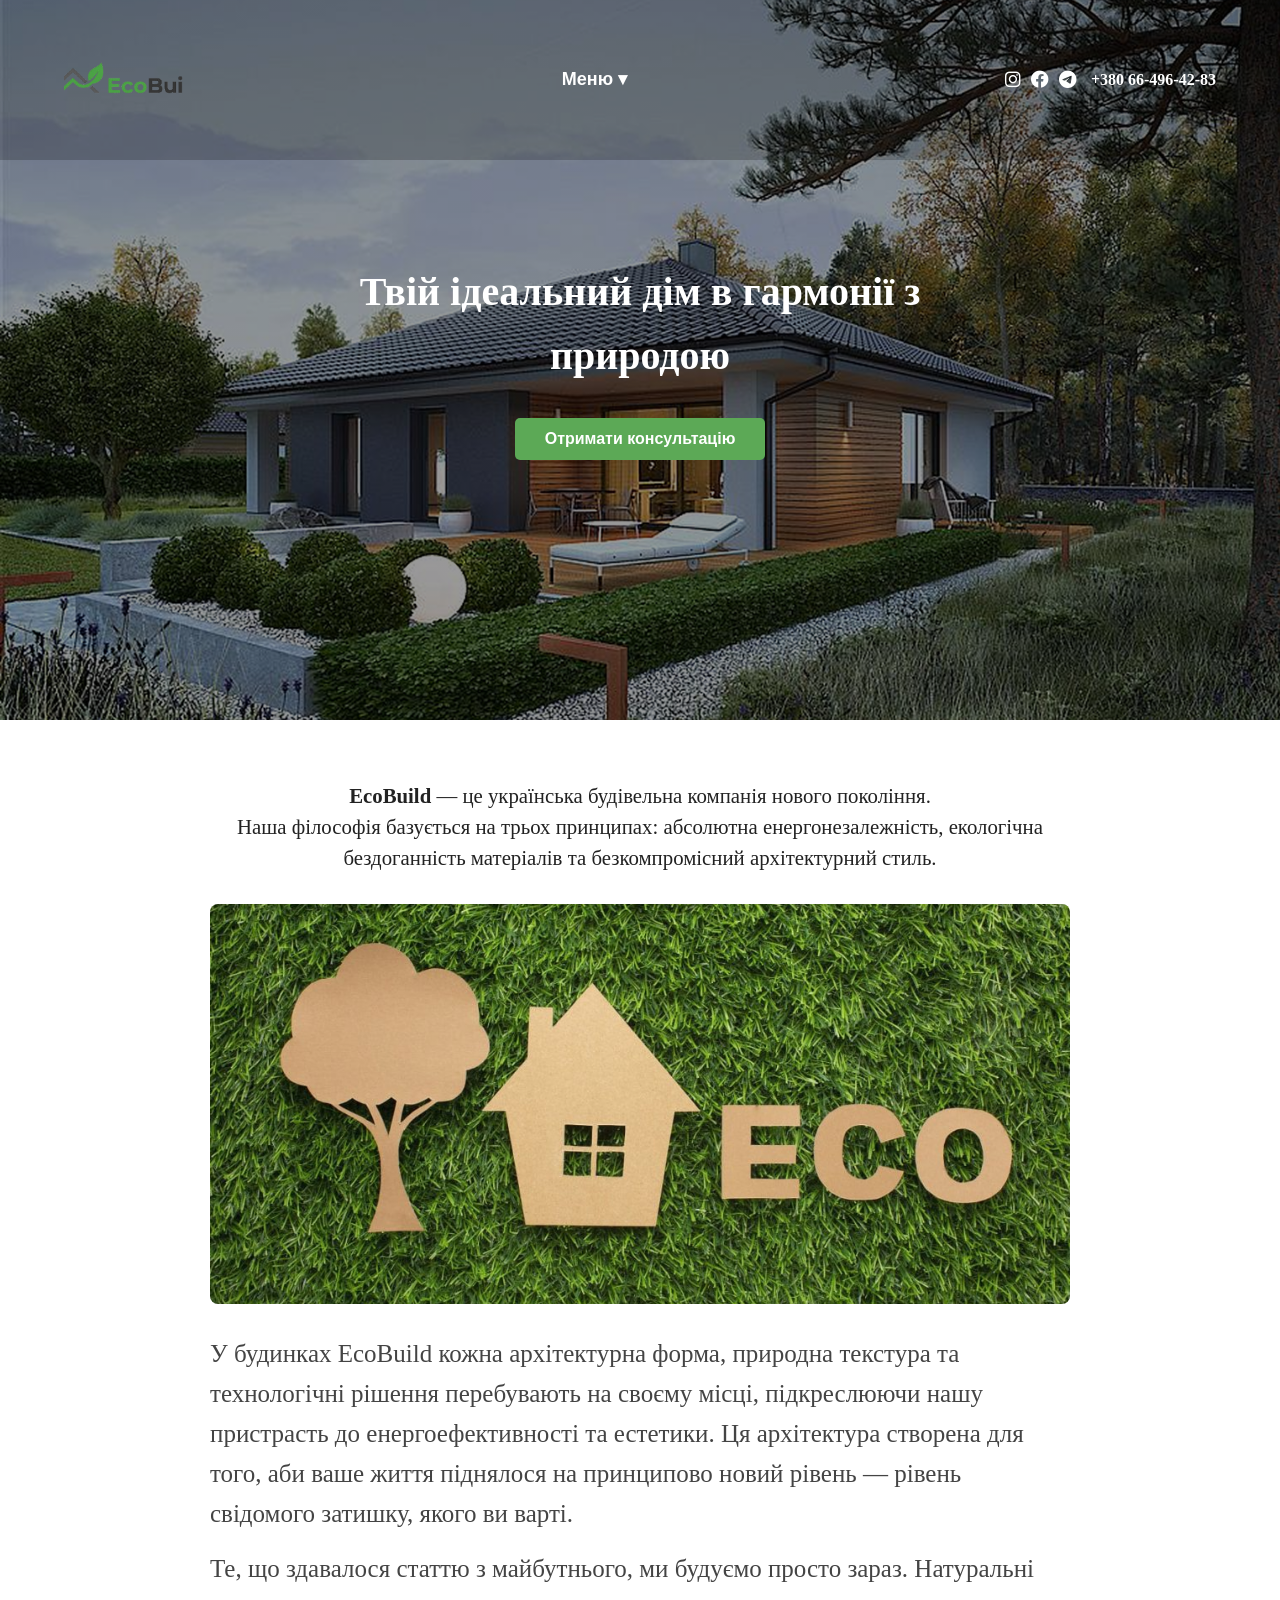
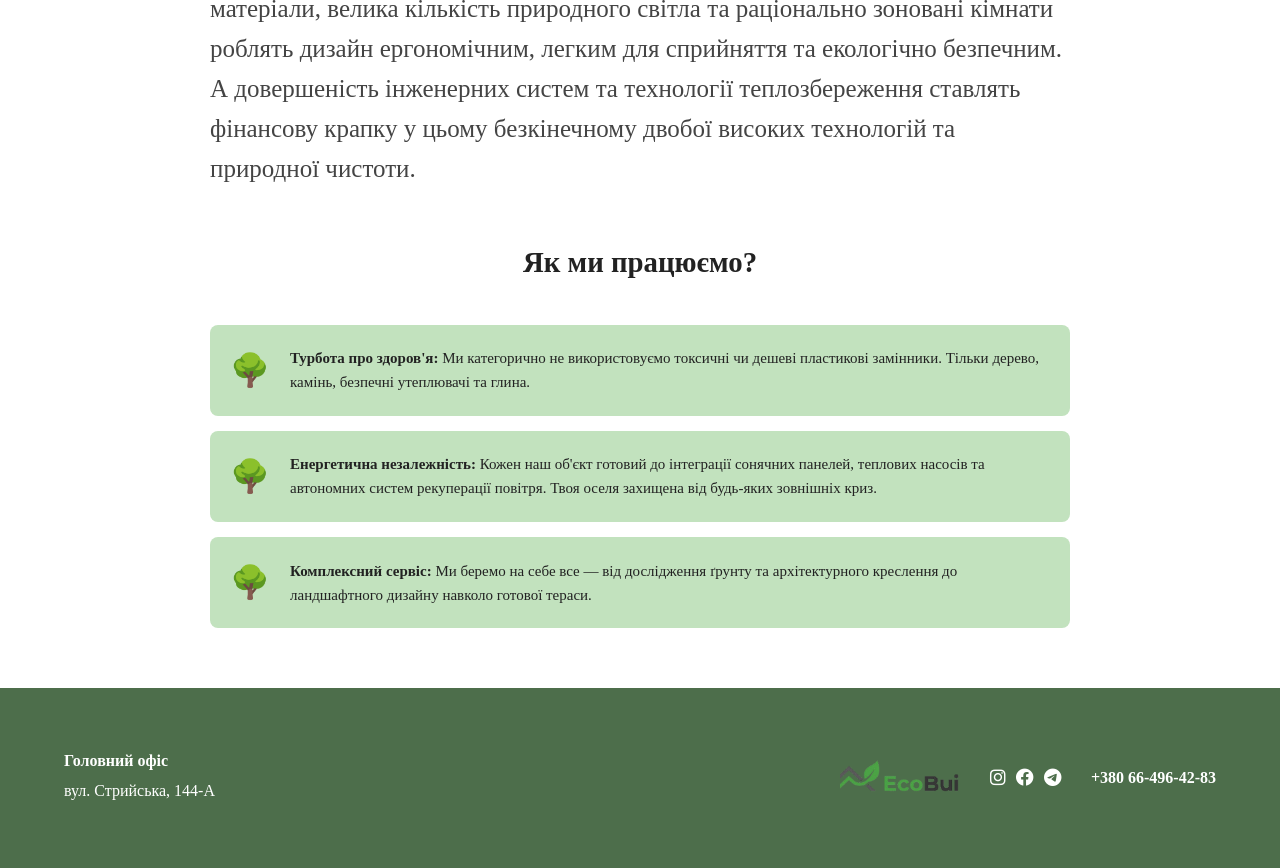
==== about.html @ b54252ba "Initial commit: додано структуру та стилі EcoBuild" ====
<!DOCTYPE html>
<html lang="uk">
<head>
    <meta charset="UTF-8">
    <meta name="viewport" content="width=device-width, initial-scale=1.0">
    <title>Про нас — EcoBuild</title>
    <link rel="stylesheet" href="style.css">
    <link rel="preconnect" href="https://fonts.googleapis.com">
    <link rel="preconnect" href="https://fonts.gstatic.com" crossorigin>
    <link href="https://fonts.googleapis.com/css2?family=Crimson+Text:ital,wght@0,400;0,600;0,700;1,400&display=swap" rel="stylesheet">

    <link rel="stylesheet" href="https://cdnjs.cloudflare.com/ajax/libs/font-awesome/6.0.0/css/all.min.css">
</head>
<body>

    <header>
        <img src="./img/лого-remove.png" alt="EcoBuild Logo" class="logo-pic">
        <div class="nav-container">
            <button class="menu-btn">Меню ▾</button>
            <div class="dropdown-menu">
                <a href="index.html">Головна</a>
                <a href="about.html">Про нас</a>
                <a href="contacts.html">Контакти</a>
            </div>
        </div>
        <div class="header-contacts">
            <div class="social-icons">
                <a href="#"><i class="fab fa-instagram"></i></a>
                <a href="#"><i class="fab fa-facebook"></i></a>
                <a href="#"><i class="fab fa-telegram"></i></a>
            </div>
            <a href="tel:+380664964283" class="phone-link">+380 66-496-42-83</a>
        </div>
    </header>

    <section class="hero">
        <h1>Твій ідеальний дім в гармонії з природою</h1>
        <button class="btn-consult">Отримати консультацію</button>
    </section>

    <main class="container about-page">
        <div class="philosophy-text">
            <p><strong>EcoBuild</strong> — це українська будівельна компанія нового покоління.</p>
            <p>Наша філософія базується на трьох принципах: абсолютна енергонезалежність, екологічна бездоганність матеріалів та безкомпромісний архітектурний стиль.</p>
        </div>

        <div class="eco-banner-img">
            <img src="./img/image 11.png" alt="">
        </div>

        <div class="detailed-description">
            <p>У будинках EcoBuild кожна архітектурна форма, природна текстура та технологічні рішення перебувають на своєму місці, підкреслюючи нашу пристрасть до енергоефективності та естетики. Ця архітектура створена для того, аби ваше життя піднялося на принципово новий рівень — рівень свідомого затишку, якого ви варті.</p>
            <p>Те, що здавалося статтю з майбутнього, ми будуємо просто зараз. Натуральні матеріали, велика кількість природного світла та раціонально зоновані кімнати роблять дизайн ергономічним, легким для сприйняття та екологічно безпечним. А довершеність інженерних систем та технології теплозбереження ставлять фінансову крапку у цьому безкінечному двобої високих технологій та природної чистоти.</p>
        </div>

        <section class="how-we-work">
            <h3 class="section-title">Як ми працюємо?</h3>
            
            <div class="work-step">
                <div class="step-icon">🌳</div>
                <div class="step-content">
                    <p><strong>Турбота про здоров'я:</strong> Ми категорично не використовуємо токсичні чи дешеві пластикові замінники. Тільки дерево, камінь, безпечні утеплювачі та глина.</p>
                </div>
            </div>

            <div class="work-step">
                <div class="step-icon">🌳</div>
                <div class="step-content">
                    <p><strong>Енергетична незалежність:</strong> Кожен наш об'єкт готовий до інтеграції сонячних панелей, теплових насосів та автономних систем рекуперації повітря. Твоя оселя захищена від будь-яких зовнішніх криз.</p>
                </div>
            </div>

            <div class="work-step">
                <div class="step-icon">🌳</div>
                <div class="step-content">
                    <p><strong>Комплексний сервіс:</strong> Ми беремо на себе все — від дослідження ґрунту та архітектурного креслення до ландшафтного дизайну навколо готової тераси.</p>
                </div>
            </div>
        </section>
    </main>

    <footer>
        <div class="footer-address">
            <p><strong>Головний офіс</strong></p>
            <p>вул. Стрийська, 144-А</p>
        </div>
        <div class="footer-right">
            <img src="./img/лого-remove.png" alt="EcoBuild Logo" class="logo-pic">
            <div class="social-icons">
                <a href="#"><i class="fab fa-instagram"></i></a>
                <a href="#"><i class="fab fa-facebook"></i></a>
                <a href="#"><i class="fab fa-telegram"></i></a>
            </div>
            <a href="tel:+380664964283" class="phone-link">+380 66-496-42-83</a>
        </div>
    </footer>
    <div id="consultation-modal" class="modal-overlay">
        <div class="modal-window">
            <button class="modal-close-btn">&times;</button>
            
            <h2 class="modal-title">Особиста <br>консультація</h2>
            <p class="modal-subtitle">Наш менеджер зателефонує Вам найближчим часом</p>
            
            <form class="modal-form">
                <div class="input-group">
                    <input type="text" id="user-name" required placeholder=" ">
                    <label for="user-name">Ім'я</label>
                </div>
                
                <div class="input-group">
                    <input type="tel" id="user-phone" required placeholder=" ">
                    <label for="user-phone">Ваш номер телефону</label>
                </div>
                
                <div class="radio-group">
                    <label class="radio-label">
                        <input type="radio" name="contact-method" value="call" checked>
                        <span class="custom-radio"></span>
                        Зателефонуйте мені
                    </label>
                    <label class="radio-label">
                        <input type="radio" name="contact-method" value="message">
                        <span class="custom-radio"></span>
                        Напишіть мені
                    </label>
                </div>
                
                <p class="privacy-notice">
                    Натискаючи кнопку, ви приймаєте політику конфіденційності та даєте згоду на обробку персональних даних
                </p>
                
                <button type="submit" class="btn-submit">Надіслати</button>
            </form>
        </div>
    </div>

    <script src="./main.js"></script>
    
</body>
</html>
---- style.css ----
/* Базові налаштування та змінні */
:root {
    --primary-green: #4d6e4b; /* Основний зелений з макету */
    --accent-green: #5ca956;  /* Яскравіший зелений для кнопок */
    --light-green: #c2e2be;   /* Світло-зелений для фону карток */
    --text-dark: #222222;     /* Колір тексту */
    --text-light: #ffffff;    /* Світлий текст */
    --bg-light: #ffffff;      /* Фон сторінки */
    --bg-gray: #f4f4f4;       /* Світло-сірі плашки */
}

* {
    margin: 0;
    padding: 0;
    box-sizing: border-box;
}

body {
    background-color: var(--bg-light);
    color: var(--text-dark);
    line-height: 1.6;
}

img {
    max-width: 100%;
    display: block;
}

a {
    text-decoration: none;
    color: inherit;
}

/* --- ШАПКА (HEADER) --- */
header {
    position: absolute;
    top: 0;
    left: 0;
    width: 100%;
    z-index: 10;
    padding: 20px 5%;
    display: flex;
    justify-content: space-between;
    align-items: center;
    background: rgba(0, 0, 0, 0.2); /* Легке затемнення поверх банера */
}

.logo {
    display: flex;
    align-items: center;
    gap: 12px; /* Відступ між фотографією та текстом */
    font-weight: bold;
    font-size: 24px;
    color: var(--text-light);
}

/* Стилі для самого фото-логотипу */
.logo-pic {
    width: 120px;         /* Ширина фото (можна налаштувати під себе) */
    height: 120px;        /* Висота фото */
    object-fit: cover;   /* Захищає фото від деформації/розтягування */
}


/* Меню навігації */
.nav-container {
    position: relative;
}

.menu-btn {
    color: var(--text-light);
    font-size: 18px;
    background: none;
    border: none;
    cursor: pointer;
    font-weight: 600;
}

/* Оновлений блок меню */
.dropdown-menu {
    display: block; /* Змінюємо на block, але керуємо видимістю через opacity */
    opacity: 0;
    visibility: hidden;
    
    position: absolute;
    top: 40px;
    left: 50%;
    transform: translateX(-50%);
    background-color: var(--primary-green);
    min-width: 200px;
    box-shadow: 0px 8px 16px rgba(0,0,0,0.2);
    padding: 15px 0;
    border-radius: 4px;
    text-align: center;
    
    /* Ефект плавного зникнення + затримка */
    transition: opacity 0.3s ease, visibility 0.3s ease;
    transition-delay: 0.4s; /* Меню триматиметься відкритим ще 0.4 секунди! */
}

/* Наведення: меню з'являється моментально БЕЗ затримки */
.nav-container:hover .dropdown-menu {
    opacity: 1;
    visibility: visible;
    transition-delay: 0s; 
}

.dropdown-menu a {
    color: var(--text-light);
    padding: 12px 16px;
    display: block;
    font-size: 18px;
    transition: background 0.3s;
}

.dropdown-menu a:hover {
    background-color: var(--accent-green);
}

/* Показувати меню при наведенні або кліку (можна реалізувати через JS чи CSS :hover) */
.nav-container:hover .dropdown-menu {
    display: block;
}

/* Контакти в шапці */
.header-contacts {
    display: flex;
    align-items: center;
    gap: 15px;
    color: var(--text-light);
}

.social-icons {
    display: flex;
    gap: 10px;
    font-size: 18px;
}

.phone-link {
    font-weight: bold;
}

/* --- ГОЛОВНИЙ БАНЕР (HERO BANNER) --- */
.hero {
    height: 80vh;
    background: linear-gradient(rgba(0,0,0,0.4), rgba(0,0,0,0.4)), url('./image\ 1.png') center/cover no-repeat;
    display: flex;
    flex-direction: column;
    justify-content: center;
    align-items: center;
    text-align: center;
    color: var(--text-light);
    padding: 0 20px;
}

.hero h1 {
    font-size: 2.5rem;
    margin-bottom: 30px;
    max-width: 600px;
    font-weight: 600;
}

.btn-consult {
    background-color: var(--accent-green);
    color: var(--text-light);
    padding: 12px 30px;
    border: none;
    border-radius: 5px;
    font-size: 16px;
    font-weight: bold;
    cursor: pointer;
    transition: background 0.3s;
}

.btn-consult:hover {
    background-color: #4b9345;
}

/* --- ПІДВАЛ (FOOTER) --- */
footer {
    background-color: var(--primary-green);
    color: var(--text-light);
    padding: 30px 5%;
    display: flex;
    justify-content: space-between;
    align-items: center;
    flex-wrap: wrap;
    gap: 20px;
    margin-top: 50px;
}

.footer-address p {
    margin-bottom: 5px;
}

.footer-right {
    display: flex;
    align-items: center;
    gap: 30px;
}

/* Контейнери для контенту сторінок */
.container {
    max-width: 1200px;
    margin: 60px auto;
    padding: 0 20px;
}

.section-title {
    text-align: center;
    font-size: 1.8rem;
    margin-bottom: 40px;
    font-weight: 600;
}
/* Блок з характеристиками */
.features-preview {
    display: flex;
    gap: 40px;
    align-items: center;
    margin-top: 40px;
}

.spec-card {
    background-color: var(--bg-gray);
    padding: 30px;
    border-radius: 8px;
    flex: 1;
    position: relative;
}

.spec-badge {
    position: absolute;
    top: -15px;
    left: 20px;
    background-color: var(--accent-green);
    color: white;
    padding: 5px 15px;
    border-radius: 4px;
    font-size: 14px;
}

.spec-table {
    width: 100%;
    margin-top: 10px;
    border-collapse: collapse;
}

.spec-table td {
    padding: 10px 0;
    border-bottom: 1px solid #ddd;
    font-size: 14px;
}

.spec-table td:last-child {
    text-align: right;
    font-weight: bold;
}

.spec-note {
    margin: 15px 0;
    font-size: 13px;
    color: #555;
}

.btn-green-fill {
    width: 100%;
    background-color: var(--accent-green);
    color: white;
    border: none;
    padding: 12px;
    font-weight: bold;
    cursor: pointer;
    border-radius: 4px;
}

.text-block {
    flex: 1;
    font-size: 26px;
    color: #333;
}

/* Колаж фото */
.house-selection {
    margin: 60px 0;
    text-align: right;
}

.image-collage {
    display: flex;
    gap: 20px;
    margin-bottom: 20px;
}

.img-main { flex: 2; }
.img-sub { flex: 1; }

.img-main img, .img-sub img {
    width: 100%;
    height: 350px;
    object-fit: cover;
    border-radius: 6px;
}

.btn-select-house {
    background-color: var(--accent-green);
    color: white;
    padding: 12px 35px;
    border: none;
    font-weight: bold;
    cursor: pointer;
    border-radius: 4px;
}

/* Причини */
.section-sub-title {
    font-size: 1.5rem;
    margin-bottom: 20px;
}

.reasons-grid {
    display: grid;
    grid-template-columns: 1fr 1fr;
    gap: 25px;
    margin-bottom: 5px;
}

.reason-card {
    background-color: var(--bg-gray);
    padding: 25px;
    border-radius: 6px;
    border-left: 5px solid var(--accent-green);
}

.reason-card h4 {
    margin-bottom: 10px;
    color: var(--primary-green);
}

/* Нижня галерея */
.bottom-gallery {
    display: flex;
    gap: 20px;
    margin-top: 40px;
}

.bottom-gallery img {
    width: 50%;
    height: 300px;
    object-fit: cover;
    border-radius: 6px;
}

.about-page {
    text-align: center;
    max-width: 900px;
}

.philosophy-text {
    font-size: 1.3rem;
    margin-bottom: 30px;
    line-height: 1.5;
}

.eco-banner-img img {
    width: 100%;
    max-height: 400px;
    object-fit: cover;
    border-radius: 8px;
    margin-bottom: 30px;
}

.detailed-description {
    text-align: left;
    font-size: 25px;
    font-weight: 500;
    color: #444;
    margin-bottom: 50px;
}

.detailed-description p {
    margin-bottom: 15px;
}

/* Секція "Як ми працюємо" */
.how-we-work {
    text-align: left;
    margin-top: 50px;
}

.work-step {
    display: flex;
    align-items: center;
    gap: 20px;
    background-color: var(--light-green);
    padding: 20px;
    border-radius: 8px;
    margin-bottom: 15px;
}

.step-icon {
    font-size: 2rem;
}

.step-content p {
    font-size: 15px;
    color: var(--text-dark);
}

.contacts-page {
    max-width: 800px;
}

.contacts-title {
    font-size: 2rem;
    margin-bottom: 10px;
}

.main-phone {
    font-size: 1.8rem;
    font-weight: bold;
    margin-bottom: 40px;
}

.contacts-grid {
    display: grid;
    grid-template-columns: 1fr 1fr;
    gap: 50px;
    margin-bottom: 40px;
}

.dept-block {
    margin-bottom: 30px;
    border-left: 2px solid var(--accent-green);
    padding-left: 15px;
}

.dept-block h3 {
    font-size: 16px;
    margin-bottom: 5px;
    color: #333;
}

.dept-block a {
    color: var(--primary-green);
    text-decoration: underline;
}

.schedule-block {
    margin-bottom: 40px;
    font-size: 15px;
}

.schedule-block p {
    margin-bottom: 5px;
}

/* Секція карти */
.map-section {
    position: relative;
    margin-top: 40px;
    border: 1px solid #ccc;
    border-radius: 6px;
    overflow: hidden;
}

.map-label {
    position: absolute;
    top: 15px;
    right: 15px;
    background: white;
    padding: 5px 15px;
    font-size: 12px;
    font-weight: bold;
    border-radius: 4px;
    box-shadow: 0 2px 5px rgba(0,0,0,0.1);
    z-index: 5;
}


/* --- СТИЛІ ДЛЯ АСИМЕТРИЧНОГО КОЛАЖУ --- */
.house-selection-wrapper {
    width: 100%;
    margin: 80px 0;
    position: relative;
}

/* Контейнер для фотографій з сірою фоновою плашкою */
.collage-container {
    position: relative;
    width: 100%;
    height: 500px; /* Фіксована висота для правильного позиціонування */
    background-color: var(--bg-gray); /* Світло-сірий фон, що заходить під фото */
    border-radius: 8px;
}

/* Загальні правила для карток з фото */
.collage-pic {
    position: absolute;
    box-shadow: 0 10px 30px rgba(0, 0, 0, 0.15); /* М'яка тінь для об'єму */
    overflow: hidden;
    border-radius: 6px;
}

.collage-pic img {
    width: 100%;
    height: 100%;
    object-fit: cover;
}

/* Праве верхнє фото (велике, на задньому плані) */
.pic-back {
    top: -40px; /* Виходить трохи вище сірого фону */
    right: 0;
    width: 60%;
    height: 440px;
    z-index: 1;
}

/* Ліве нижнє фото (менше, перекриває перше фото та сірий фон) */
.pic-front {
    bottom: -30px; /* Зсув донизу, виходить за межі сірого фону */
    left: 4%;
    width: 48%;
    height: 320px;
    z-index: 2; /* Стає поверх великого фото */
    border: 4px solid var(--bg-light); /* Біла рамка-відступ у місці перетину */
}

/* Блок кнопки знизу */
.select-btn-container {
    display: flex;
    justify-content: flex-end; /* Вирівнювання кнопки по правому краю */
    margin-top: 50px; /* Відступ від колажу до кнопки */
    padding-right: 20px;
}

.btn-select-house {
    background-color: var(--accent-green);
    color: white;
    padding: 14px 40px;
    border: none;
    font-size: 16px;
    font-weight: bold;
    cursor: pointer;
    border-radius: 4px;
    transition: background 0.3s ease, transform 0.2s ease;
}

.btn-select-house:hover {
    background-color: #4b9345;
    transform: translateY(-2px); /* Легкий інтерактивний підйом при наведенні */
}


/* --- СТИЛІ ДЛЯ JS СЛАЙДЕРА --- */
.bottom-slider-section {
    width: 100%;
    margin: 60px auto 20px auto;
    position: relative;
}

.slider-container {
    display: flex;
    align-items: center;
    justify-content: center;
    position: relative;
    gap: 15px;
}

/* Вікно, яке обрізає все, що не влазить */
.slider-window {
    width: 100%;
    max-width: 1000px; /* Максимальна ширина слайдера */
    height: 450px;     /* Висота слайдера */
    overflow: hidden;
    border-radius: 8px;
    box-shadow: 0 8px 24px rgba(0,0,0,0.1);
}

/* Стрічка зі слайдами, яка рухається вліво/вправо */
.slider-track {
    display: flex;
    width: 100%;
    height: 100%;
    transition: transform 0.5s ease-in-out; /* Плавна анімація гортання */
}

.slide {
    min-width: 100%; /* Кожен слайд займає рівно 100% ширини вікна */
    height: 100%;
}

.slide img {
    width: 100%;
    height: 100%;
    object-fit: cover; /* Фото заповнює слайд без деформацій */
}

/* Кнопки-стрілочки */
.slider-btn {
    background: var(--primary-green);
    color: white;
    border: none;
    width: 45px;
    height: 45px;
    border-radius: 50%;
    font-size: 20px;
    cursor: pointer;
    display: flex;
    align-items: center;
    justify-content: center;
    transition: background 0.3s, transform 0.2s;
    z-index: 5;
}

.slider-btn:hover {
    background: var(--accent-green);
    transform: scale(1.1);
}

/* Крапки навігації */
.slider-dots {
    display: flex;
    justify-content: center;
    gap: 10px;
    margin-top: 20px;
}

.dot {
    width: 12px;
    height: 12px;
    background-color: #ccc;
    border-radius: 50%;
    cursor: pointer;
    transition: background-color 0.3s;
}

.dot.active {
    background-color: var(--accent-green); /* Активна крапка стає зеленою */
}




/* --- МОДАЛЬНЕ ВІКНО ТА ФОРМА --- */
.modal-overlay {
    position: fixed;
    top: 0;
    left: 0;
    width: 100%;
    height: 100%;
    background-color: rgba(0, 0, 0, 0.5); /* Затемнення фону сайту */
    z-index: 1000;
    display: flex;
    justify-content: center;
    align-items: center;
    opacity: 0;
    visibility: hidden;
    transition: opacity 0.3s ease, visibility 0.3s ease;
}

/* Клас, який JS додаватиме для відкриття модалки */
.modal-overlay.modal-active {
    opacity: 1;
    visibility: visible;
}

.modal-window {
    background-color: var(--bg-light);
    width: 100%;
    max-width: 500px;
    padding: 50px 40px;
    border-radius: 4px;
    position: relative;
    box-shadow: 0 15px 40px rgba(0, 0, 0, 0.2);
}

/* Кнопка-хрестик */
.modal-close-btn {
    position: absolute;
    top: 20px;
    right: 25px;
    background: none;
    border: none;
    font-size: 35px;
    cursor: pointer;
    color: #999;
    transition: color 0.2s;
}

.modal-close-btn:hover {
    color: var(--text-dark);
}

.modal-title {
    font-family: 'Crimson Text', Georgia, serif;
    font-size: 2.5rem;
    font-weight: 400;
    line-height: 1.1;
    margin-bottom: 15px;
    text-transform: none;
}

.modal-subtitle {
    font-size: 15px;
    color: var(--text-dark);
    margin-bottom: 40px;
}

/* Інпути з ефектом плаваючого тексту (як на макеті) */
.input-group {
    position: relative;
    margin-bottom: 35px;
}

.input-group input {
    width: 100%;
    padding: 10px 0;
    font-size: 16px;
    border: none;
    border-bottom: 1.5px solid var(--text-dark);
    background: transparent;
    outline: none;
    transition: border-color 0.3s;
}

.input-group input:focus {
    border-bottom-color: var(--accent-green);
}

.input-group label {
    position: absolute;
    top: 10px;
    left: 0;
    font-size: 16px;
    color: var(--text-dark);
    pointer-events: none;
    transition: all 0.3s ease;
}

/* Анімація підняття підпису поля при фокусі або введенні тексту */
.input-group input:focus ~ label,
.input-group input:not(:placeholder-shown) ~ label {
    top: -15px;
    font-size: 12px;
    color: var(--accent-green);
}

/* Радіокнопки (Кастомні) */
.radio-group {
    display: flex;
    gap: 30px;
    margin-bottom: 30px;
}

.radio-label {
    display: flex;
    align-items: center;
    gap: 10px;
    font-size: 15px;
    font-weight: 600;
    cursor: pointer;
    position: relative;
}

.radio-label input {
    display: none; /* Ховаємо дефолтні кружечки */
}

.custom-radio {
    width: 18px;
    height: 18px;
    border: 1.5px solid #ccc;
    border-radius: 50%;
    display: inline-block;
    position: relative;
    transition: border-color 0.3s;
}

/* Стиль активованої радіо-кнопки в зеленій гамі */
.radio-label input:checked + .custom-radio {
    border-color: var(--accent-green);
}

.radio-label input:checked + .custom-radio::after {
    content: '';
    position: absolute;
    top: 50%;
    left: 50%;
    transform: translate(-50%, -50%);
    width: 10px;
    height: 10px;
    background-color: var(--accent-green);
    border-radius: 50%;
}

.privacy-notice {
    font-size: 12px;
    color: #666;
    line-height: 1.4;
    margin-bottom: 40px;
}

/* Кнопка надіслати (фірмова зелена замість коричневої з макету) */
.btn-submit {
    background-color: var(--primary-green);
    color: var(--text-light);
    border: none;
    padding: 15px 45px;
    font-size: 16px;
    font-weight: bold;
    cursor: pointer;
    border-radius: 0; /* Прямокутна форма як на скріншоті */
    transition: background-color 0.3s;
}

.btn-submit:hover {
    background-color: var(--accent-green);
}

/* --- ПРАВИЛЬНИЙ ТА ОЧИЩЕНИЙ АДАПТИВ ДЛЯ 375px --- */
@media (max-width: 375px) {
    
    /* 1. Загальні налаштування та Хедер */
    body {
        font-size: 14px;
    }

    header {
        padding: 10px 15px;
        flex-wrap: wrap;
    }

    .logo {
        font-size: 20px;
        gap: 8px;
    }

    .logo-pic {
        width: 32px !important;
        height: 32px !important;
    }

    header .social-icons, 
    header .main-phone,
    header .header-contacts {
        display: none !important; 
    }

    .dropdown-menu {
        width: 100vw;
        left: 0;
        transform: none;
        top: 60px;
        border-radius: 0;
    }

    /* 2. Головний банер (Hero) */
    .hero {
        height: 70vh;
        padding: 0 15px;
    }

    .hero h1 {
        font-family: 'Crimson Text', Georgia, serif !important;
        font-size: 2rem !important;
        line-height: 1.2;
        margin-bottom: 20px;
    }

    /* 3. Перебудова блоку «Преміум Еко» (Картка + Текст) */
    .features-preview {
        display: flex !important;
        flex-direction: column !important; /* Розвертаємо в стовпчик */
        gap: 30px !important;
        padding: 0 10px !important;
        margin-top: 20px !important;
    }

    .spec-card {
        width: 100% !important;
        max-width: 345px !important;
        margin: 0 auto !important;
    }

    .text-block {
        width: 100% !important;
        max-width: 345px !important;
        text-align: left !important;
        font-family: 'Crimson Text', Georgia, serif !important;
        font-size: 18px !important; /* Текст більше не гігантський і не ламається */
        line-height: 1.4 !important;
        padding: 0 5px !important;
    }

    /* 4. Асиметричний колаж */
    .house-selection-wrapper {
        margin: 40px 0;
    }

    .collage-container {
        height: auto;
        background-color: transparent;
        display: flex;
        flex-direction: column;
        gap: 15px;
        padding: 0 15px;
    }

    .collage-pic {
        position: static;
        width: 100% !important;
        height: 220px !important;
        box-shadow: 0 5px 15px rgba(0, 0, 0, 0.1);
        border: none !important;
    }

    .select-btn-container {
        justify-content: center;
        margin-top: 25px;
        padding-right: 0;
    }

    .btn-select-house {
        width: 100%;
        max-width: 345px;
        padding: 12px 0;
    }

    /* 5. JS Слайдер */
    .bottom-slider-section {
        margin: 40px auto;
        padding: 0 10px;
    }

    .slider-window {
        height: 240px;
    }

    .slider-btn {
        position: absolute;
        top: 50%;
        transform: translateY(-50%);
        width: 35px;
        height: 35px;
        font-size: 16px;
    }

    .prev-btn { left: 15px; }
    .next-btn { right: 15px; }

    .modal-overlay {
        display: flex !important;
        justify-content: center !important; /* Центрує форму по горизонталі */
        align-items: center !important;     /* Центрує форму по вертикалі */
        padding: 10px !important;           /* Невеличкий відступ, щоб форма не липла до країв екрана */
        box-sizing: border-box !important;
    }

    /* Сама біла картка форми */
    .modal-window {
        position: relative !important; /* Скасовуємо absolute/fixed, які могли її зміщати */
        top: auto !important;          /* Скидаємо комп'ютерні відступи зверху */
        left: auto !important;         /* Скидаємо комп'ютерні відступи зліва */
        transform: none !important;    /* Прибираємо зміщення transform, бо flexbox сам усе відцентрував */
        
        width: 100% !important;        /* Дозволяємо їй адаптуватися під екран */
        max-width: 345px !important;   /* Але обмежуємо ширину, щоб вона акуратно сіла на 375px */
        padding: 25px 20px 20px 20px !important; /* Компактні внутрішні відступи */
        box-sizing: border-box !important;
        margin: 0 auto !important;
    }

    /* Зменшуємо заголовок "Особиста консультація", щоб не розривав форму */
    .modal-title {
        font-size: 1.6rem !important; 
        margin-bottom: 8px !important;
        line-height: 1.1 !important;
        text-align: left !important;
    }

    .modal-subtitle {
        font-size: 13px !important;
        margin-bottom: 20px !important;
        line-height: 1.3 !important;
    }

    /* Налаштування полів (Ім'я, Телефон) */
    .input-group {
        margin-bottom: 20px !important;
    }

    .input-group input {
        padding: 6px 0 !important;
        font-size: 14px !important;
    }

    /* Варіанти "Зателефонуйте мені" / "Напишіть мені" */
    .radio-group {
        flex-direction: column !important; /* Перелаштовуємо в стовпчик, щоб текст не вилазив за білу плашку */
        gap: 10px !important;
        margin-bottom: 15px !important;
    }

    .radio-label {
        font-size: 14px !important;
    }

    /* Повідомлення про конфіденційність */
    .privacy-notice {
        font-size: 11px !important;
        margin-bottom: 20px !important;
        line-height: 1.3 !important;
    }

    /* Кнопка "Надіслати" */
    .btn-submit {
        width: 100% !important; /* Кнопка займає всю ширину форми */
        text-align: center !important;
        padding: 12px 0 !important;
        font-size: 15px !important;
    }
    .nav-container {
        position: static !important;
    }
    
    .dropdown-menu {
        display: block; /* Залишаємо block для вашої логіки анімації */
        position: absolute !important;
        
        /* Фіксуємо чітке положення: від лівого до правого краю хедера */
        top: 60px !important;       /* Відступ зверху під висоту хедера */
        left: 0 !important;          /* Притискаємо до лівого краю сайту */
        right: 0 !important;         /* Притискаємо до правого краю сайту */
        width: 100vw !important;     /* Розтягуємо рівно на всю ширину екрана мобільного */
        
        /* Скидаємо комп'ютерні зсуви, які ламали центрування */
        transform: none !important;  
        border-radius: 0 !important; /* На всю ширину екрана заокруглення не потрібні */
        
        box-shadow: 0px 4px 10px rgba(0,0,0,0.15) !important;
        padding: 10px 0 !important;
    }
    
    /* Робимо посилання в меню зручними для натискання пальцем */
    .dropdown-menu a {
        font-size: 16px !important;
        padding: 14px 20px !important; /* Збільшуємо вертикальні падінги, щоб легше тапалося */
        text-align: center !important;  /* Центруємо текст пунктів меню */
        border-bottom: 1px solid rgba(255, 255, 255, 0.1); /* Легке розділення між пунктами */
    }
    
    .dropdown-menu a:last-child {
        border-bottom: none; /* Прибираємо лінію під останнім пунктом */
    }

    /* 7. Футер */
    footer {
        padding: 30px 15px;
        flex-direction: column;
        gap: 20px;
        text-align: center;
    }

    footer .logo {
        justify-content: center;
    }

    footer .social-icons {
        justify-content: center;
    }
}
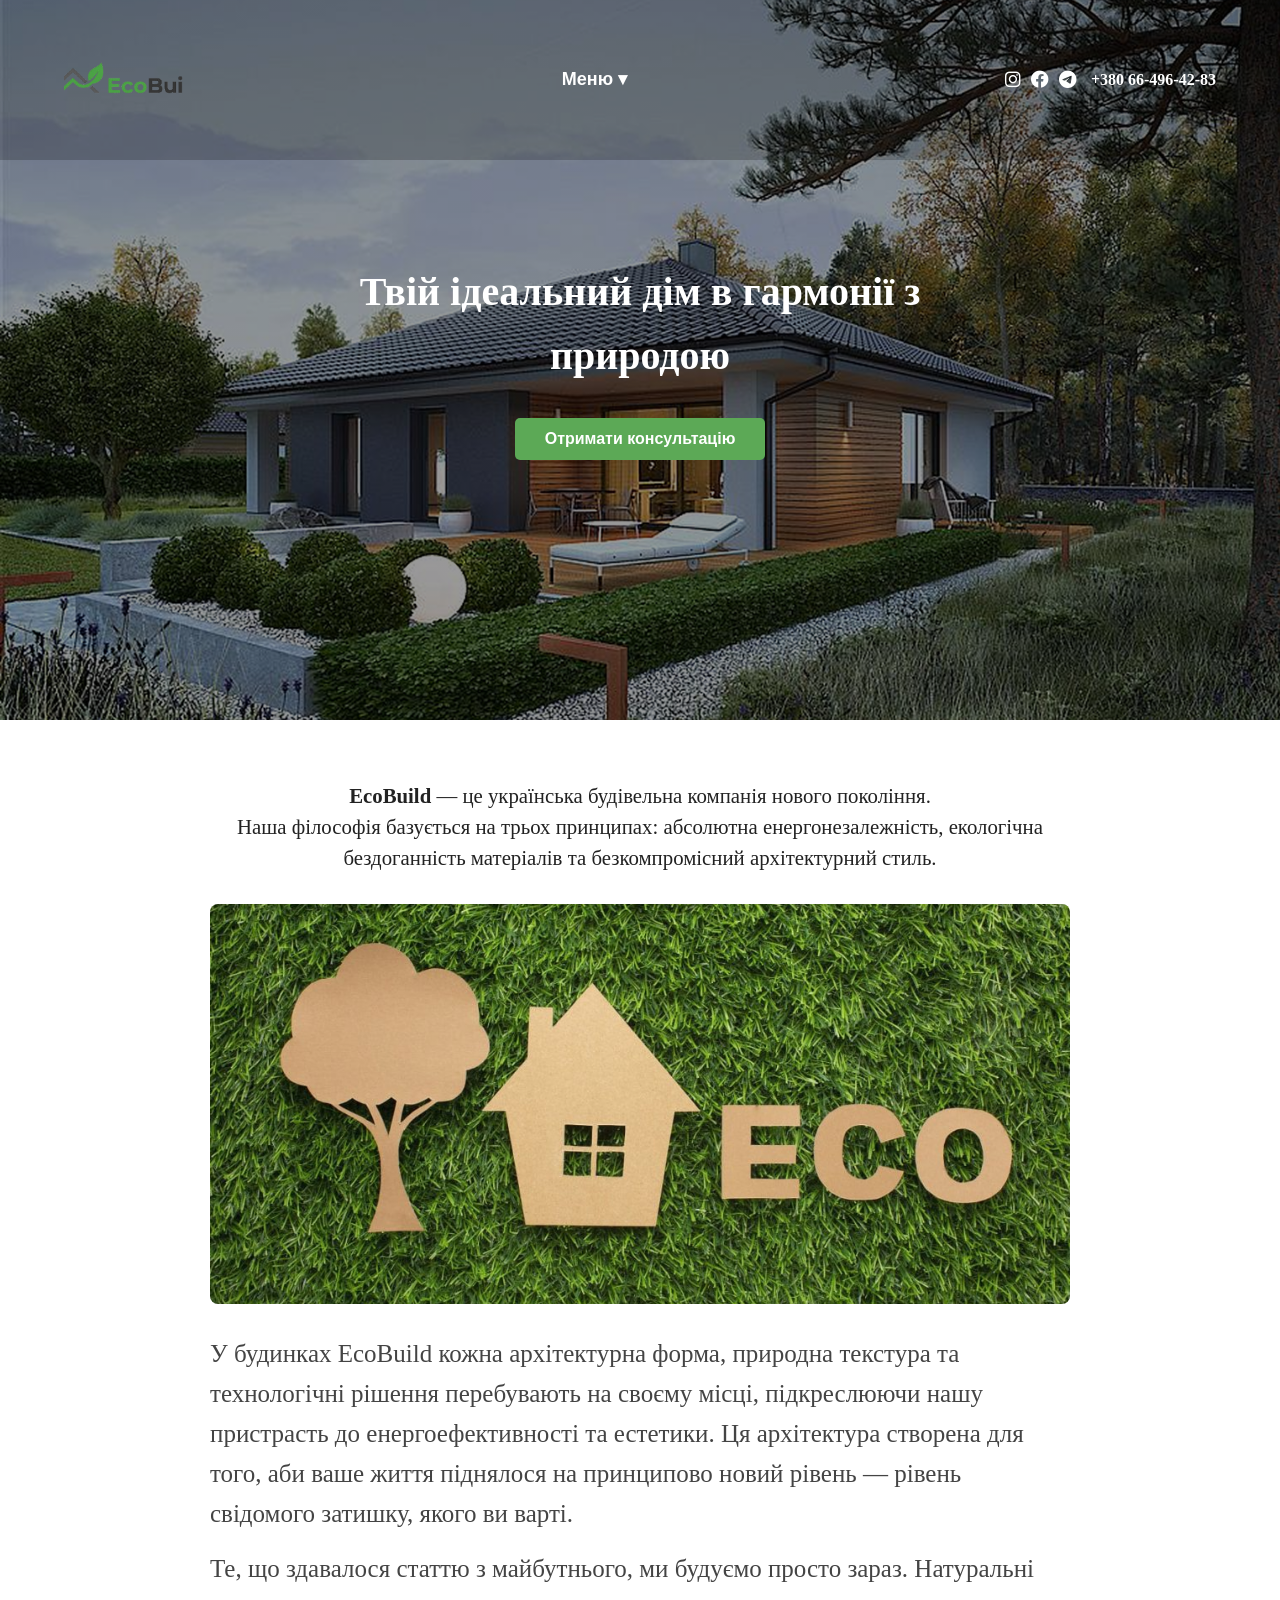
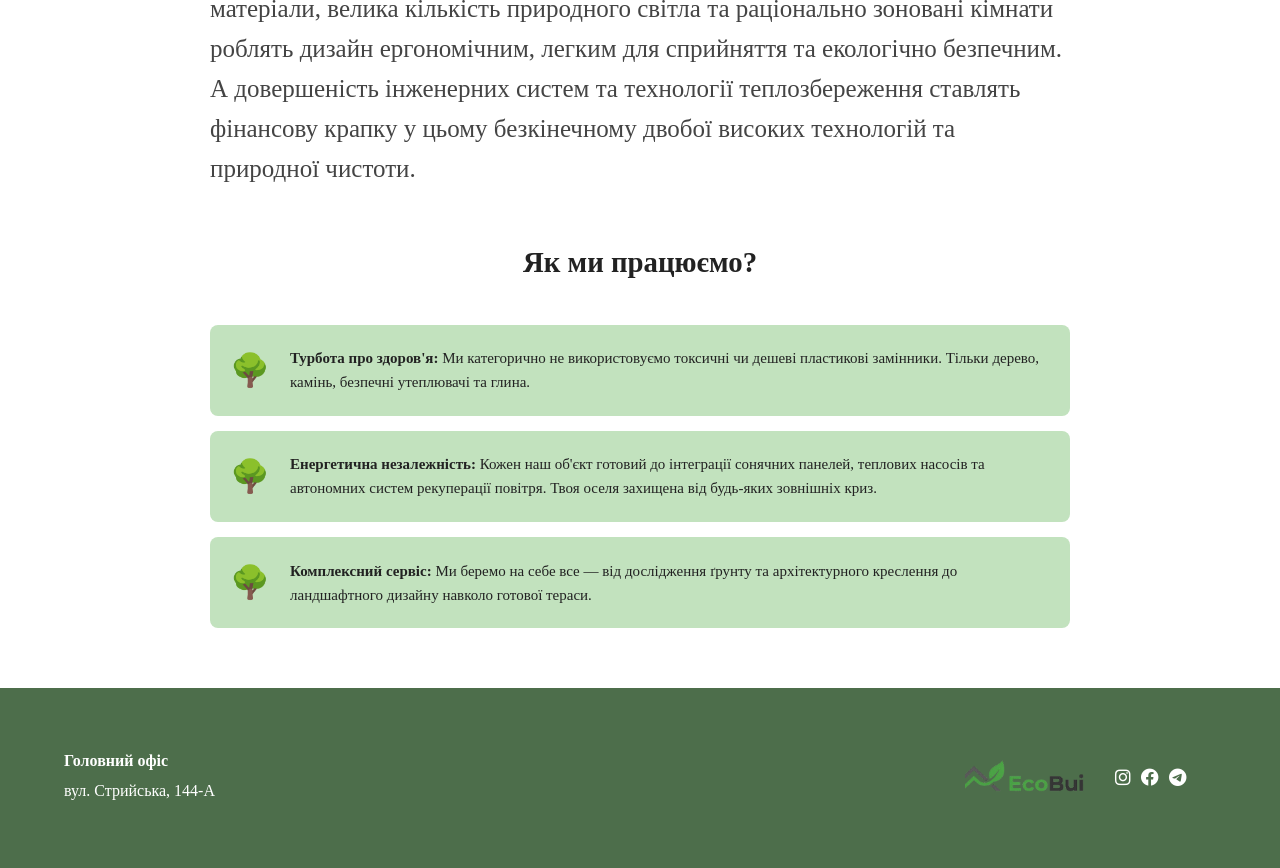
==== commit cf781d1d: "перший коміт" ====
--- a/about.html
+++ b/about.html
@@ -91,7 +91,7 @@
                 <a href="#"><i class="fab fa-facebook"></i></a>
                 <a href="#"><i class="fab fa-telegram"></i></a>
             </div>
-            <a href="tel:+380664964283" class="phone-link">+380 66-496-42-83</a>
+            <a href="tel:+380956543234" class="phone-link"></a>
         </div>
     </footer>
     <div id="consultation-modal" class="modal-overlay">
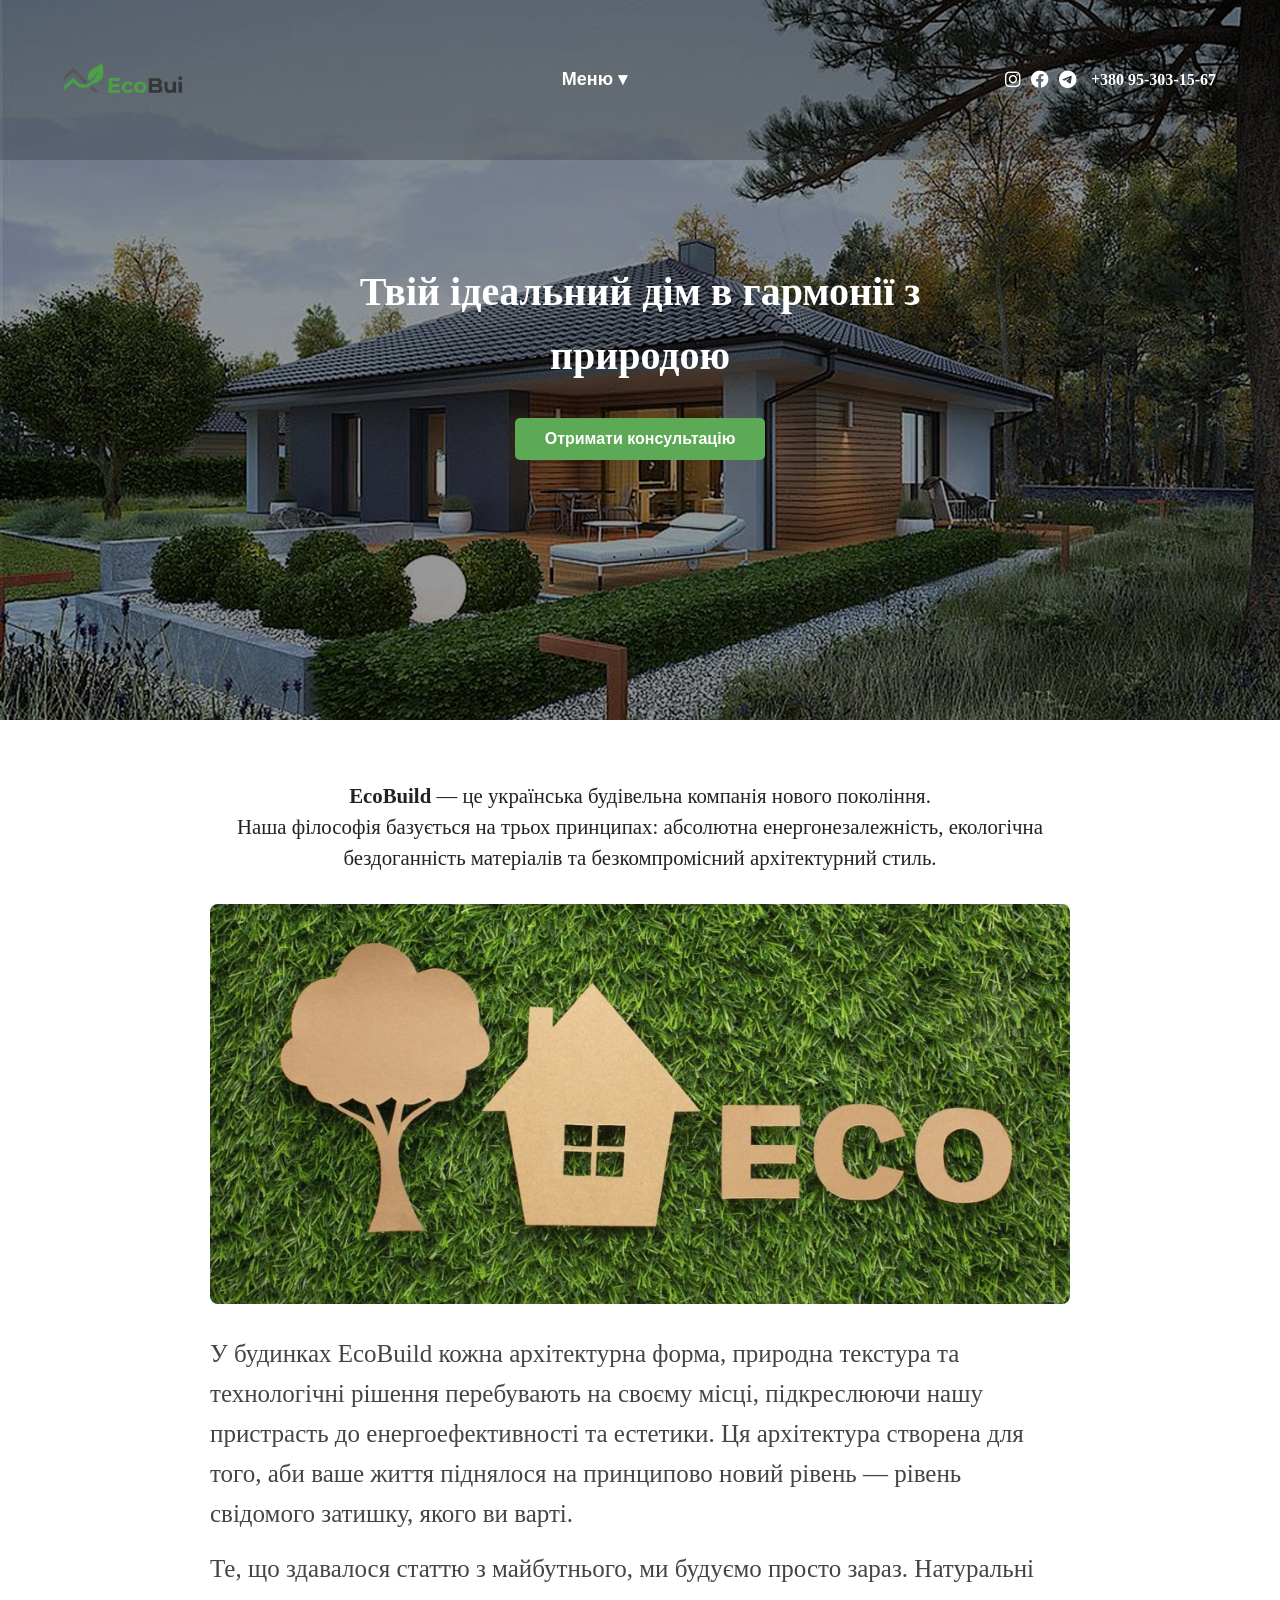
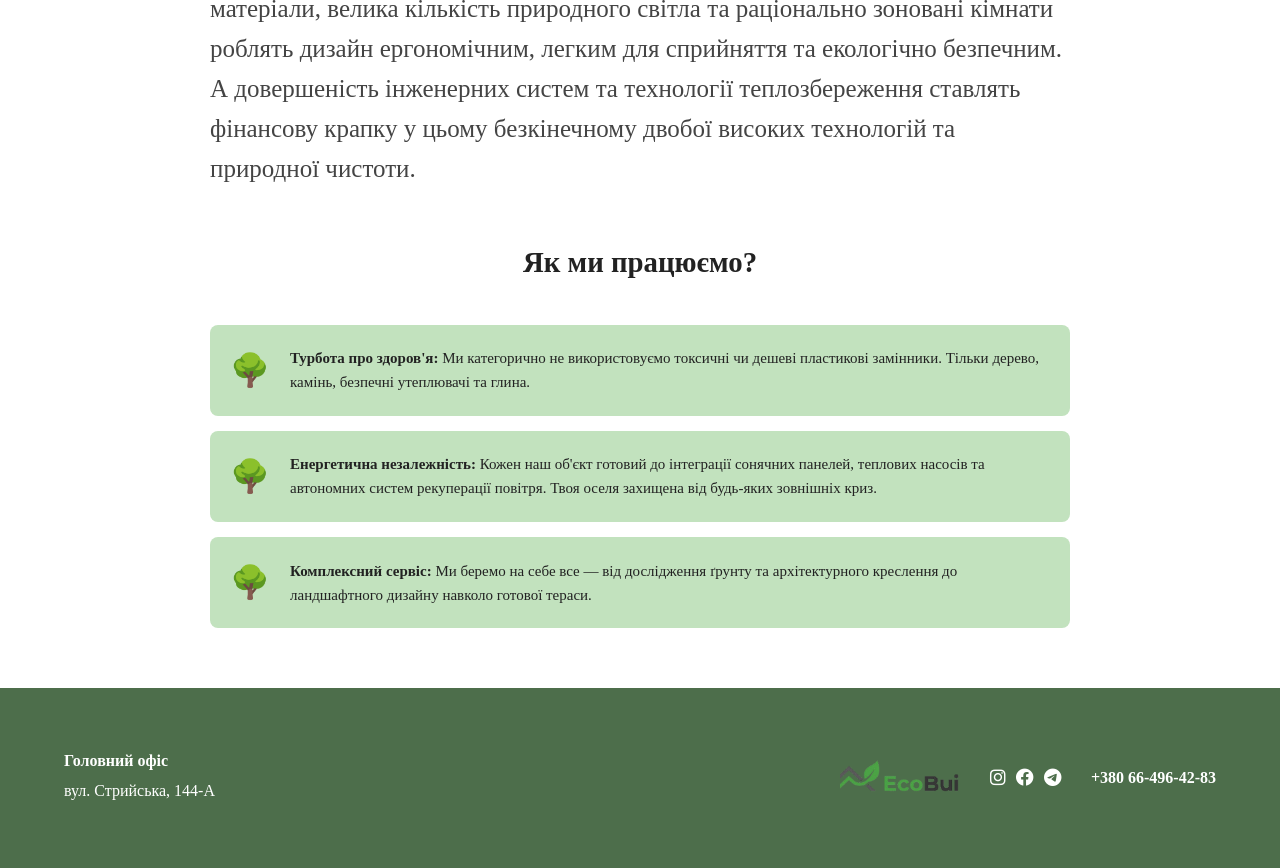
==== commit fa73f9bd: "Update phone number in about.html" ====
--- a/about.html
+++ b/about.html
@@ -29,7 +29,7 @@
                 <a href="#"><i class="fab fa-facebook"></i></a>
                 <a href="#"><i class="fab fa-telegram"></i></a>
             </div>
-            <a href="tel:+380664964283" class="phone-link">+380 66-496-42-83</a>
+            <a href="tel:+380664964283" class="phone-link">+380 95-303-15-67</a>
         </div>
     </header>
 
@@ -91,7 +91,7 @@
                 <a href="#"><i class="fab fa-facebook"></i></a>
                 <a href="#"><i class="fab fa-telegram"></i></a>
             </div>
-            <a href="tel:+380956543234" class="phone-link"></a>
+            <a href="tel:+380664964283" class="phone-link">+380 66-496-42-83</a>
         </div>
     </footer>
     <div id="consultation-modal" class="modal-overlay">
@@ -137,4 +137,4 @@
     <script src="./main.js"></script>
     
 </body>
-</html>+</html>
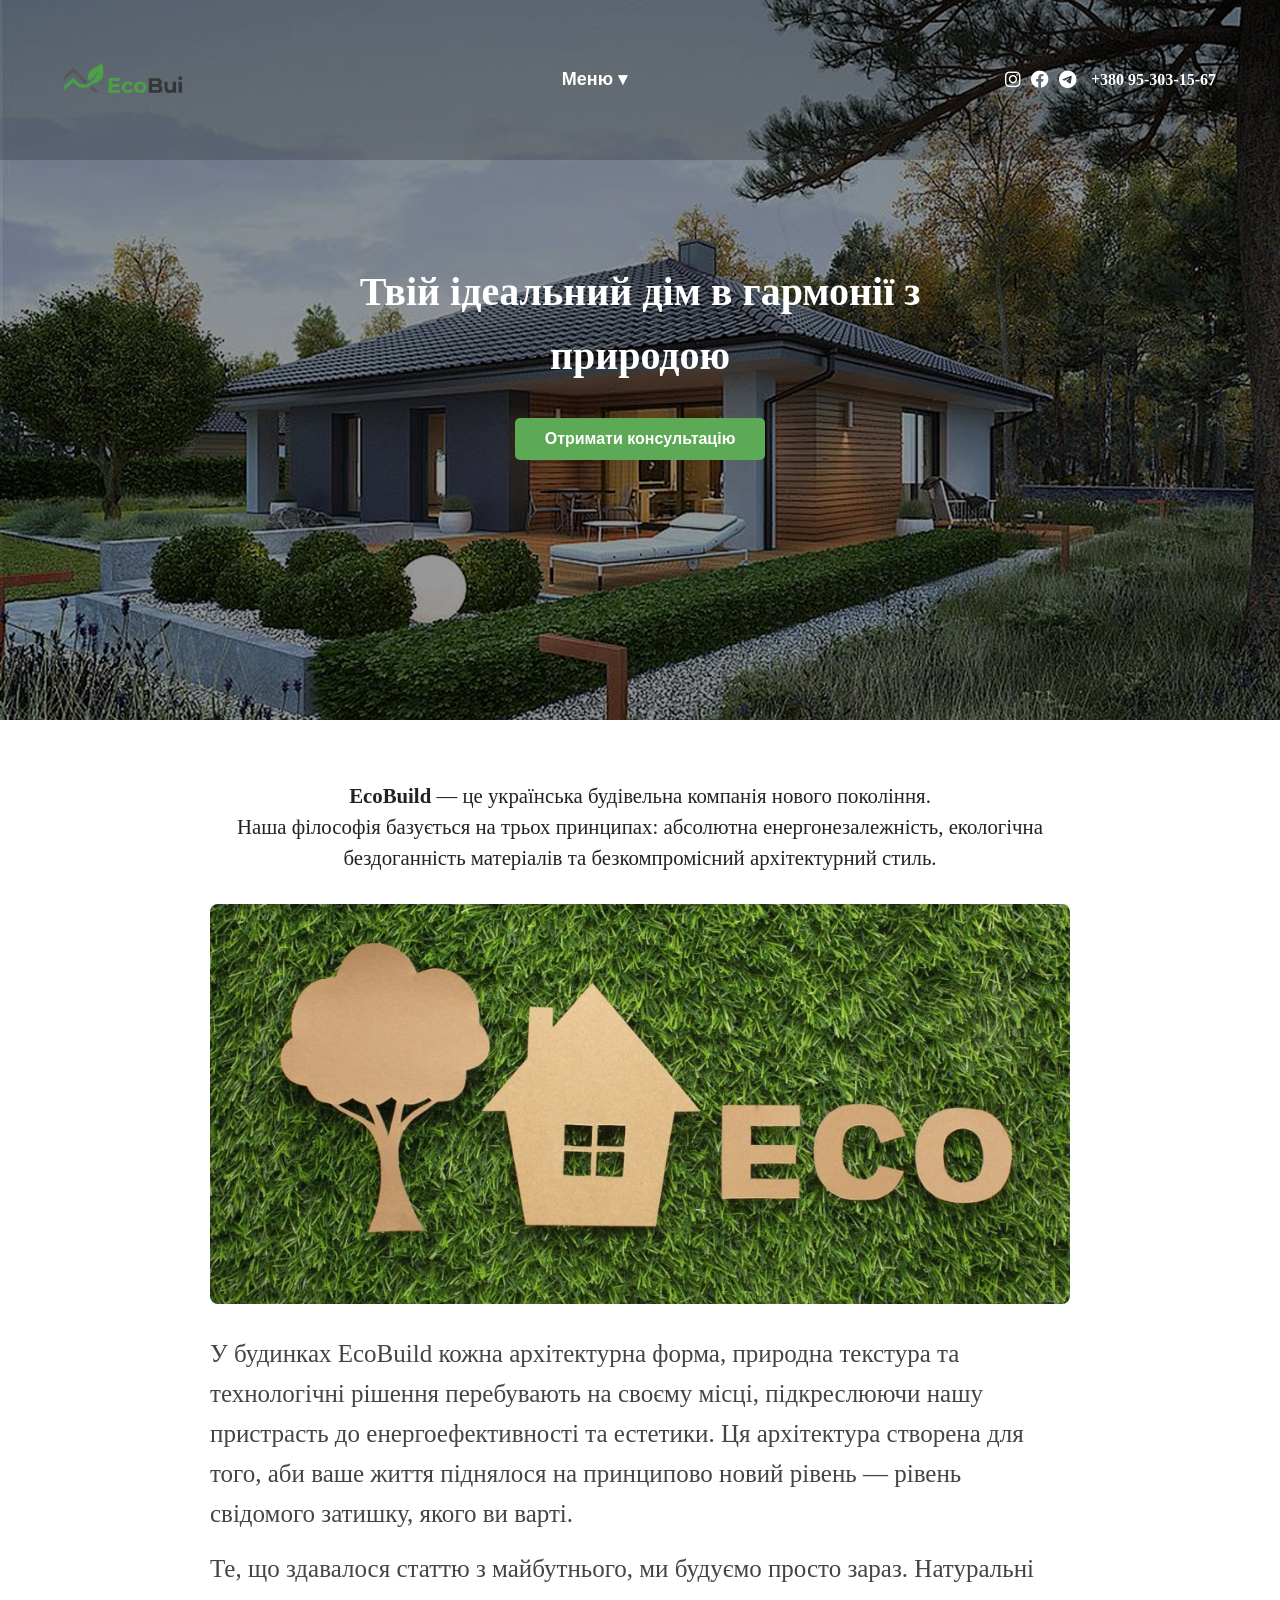
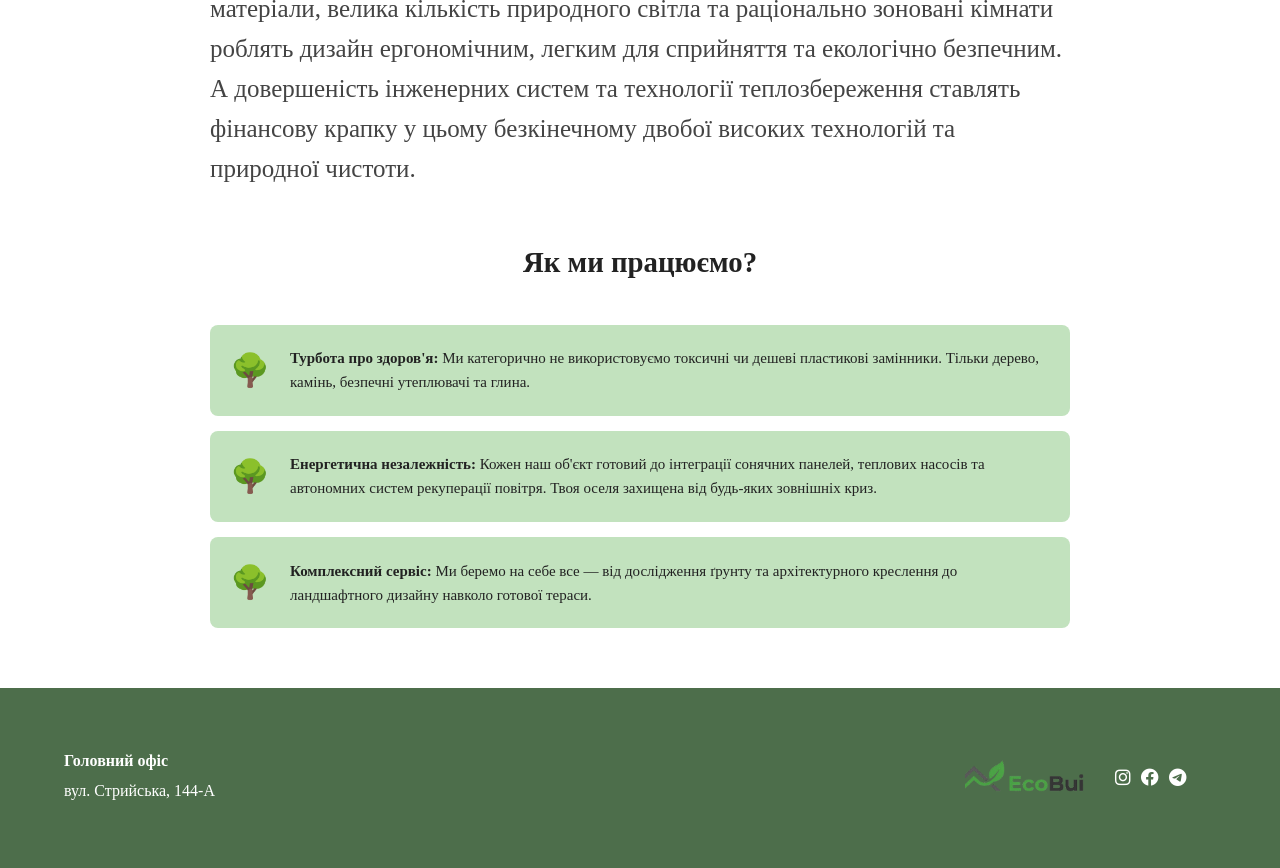
==== commit 26de934e: "update: medical platform frontend" ====
--- a/about.html
+++ b/about.html
@@ -91,7 +91,7 @@
                 <a href="#"><i class="fab fa-facebook"></i></a>
                 <a href="#"><i class="fab fa-telegram"></i></a>
             </div>
-            <a href="tel:+380664964283" class="phone-link">+380 66-496-42-83</a>
+            <a href="tel:+380956543234" class="phone-link"></a>
         </div>
     </footer>
     <div id="consultation-modal" class="modal-overlay">
@@ -137,4 +137,4 @@
     <script src="./main.js"></script>
     
 </body>
-</html>
+</html>
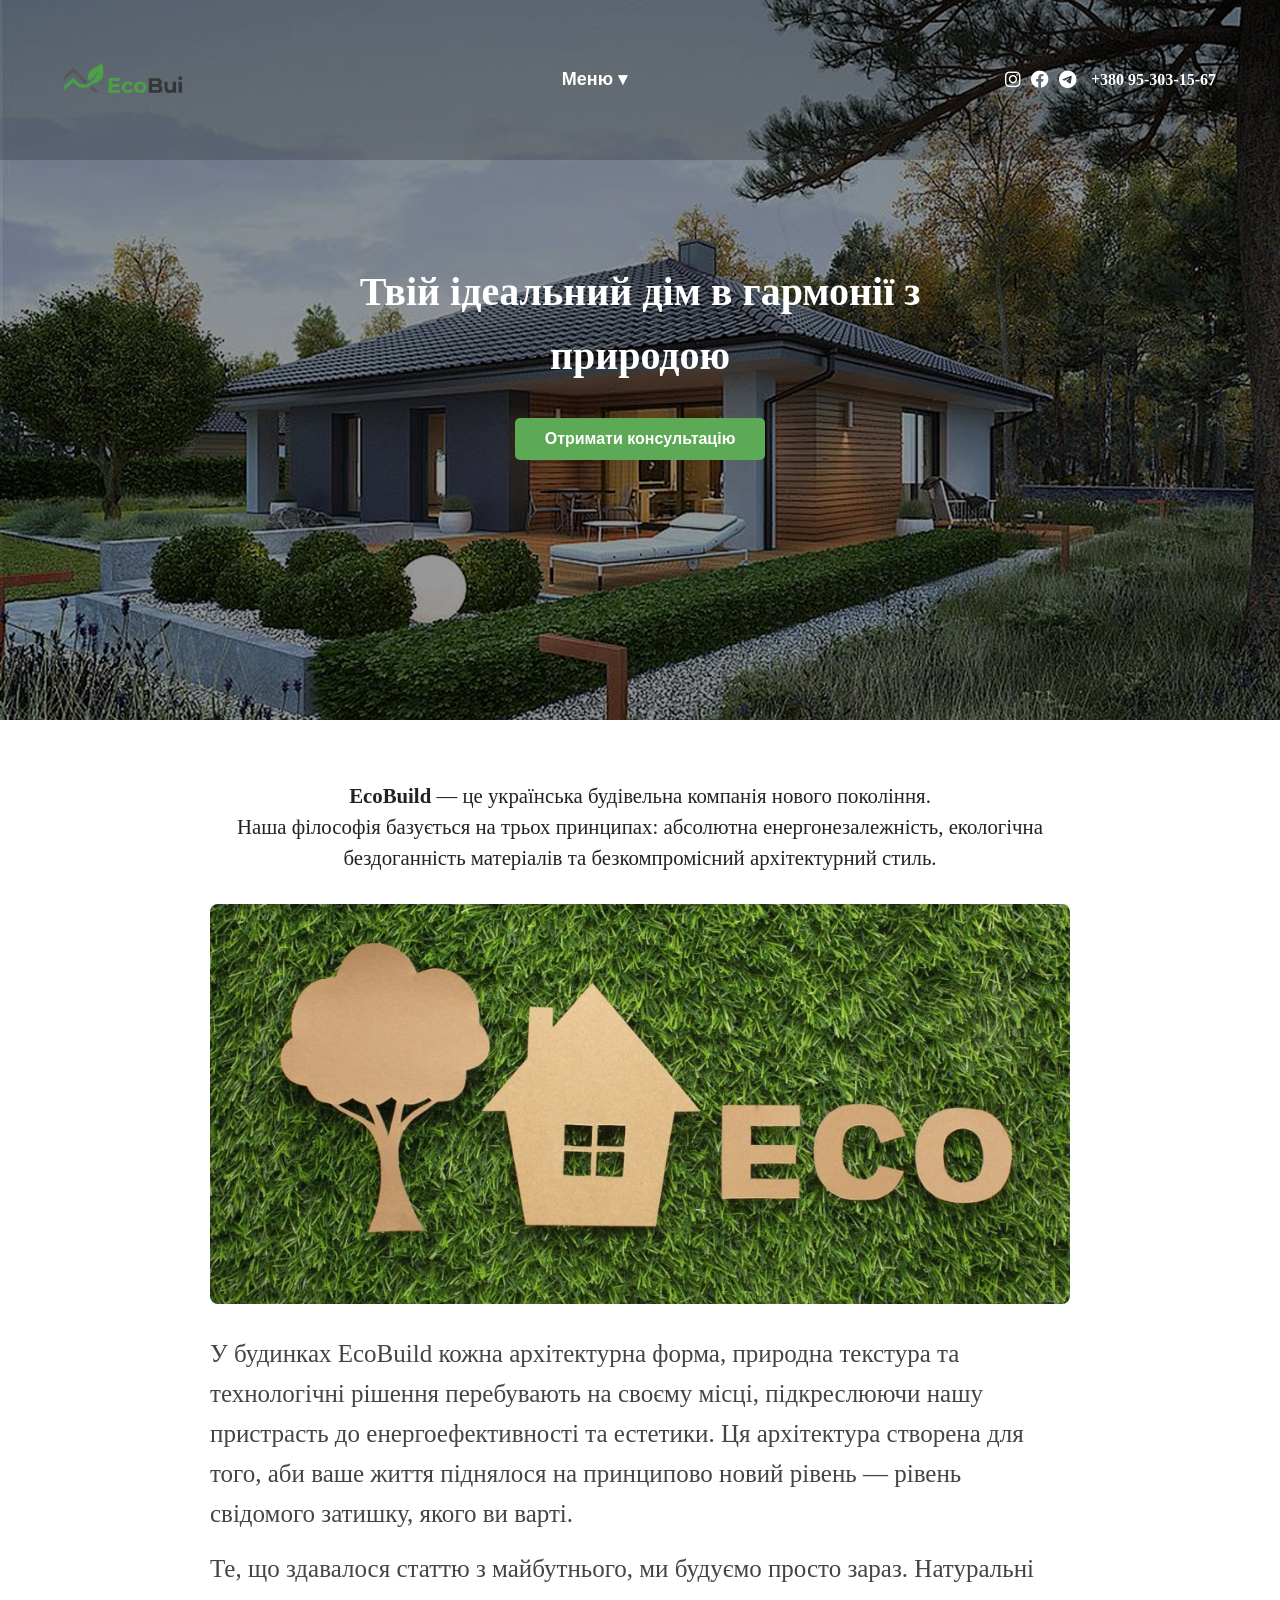
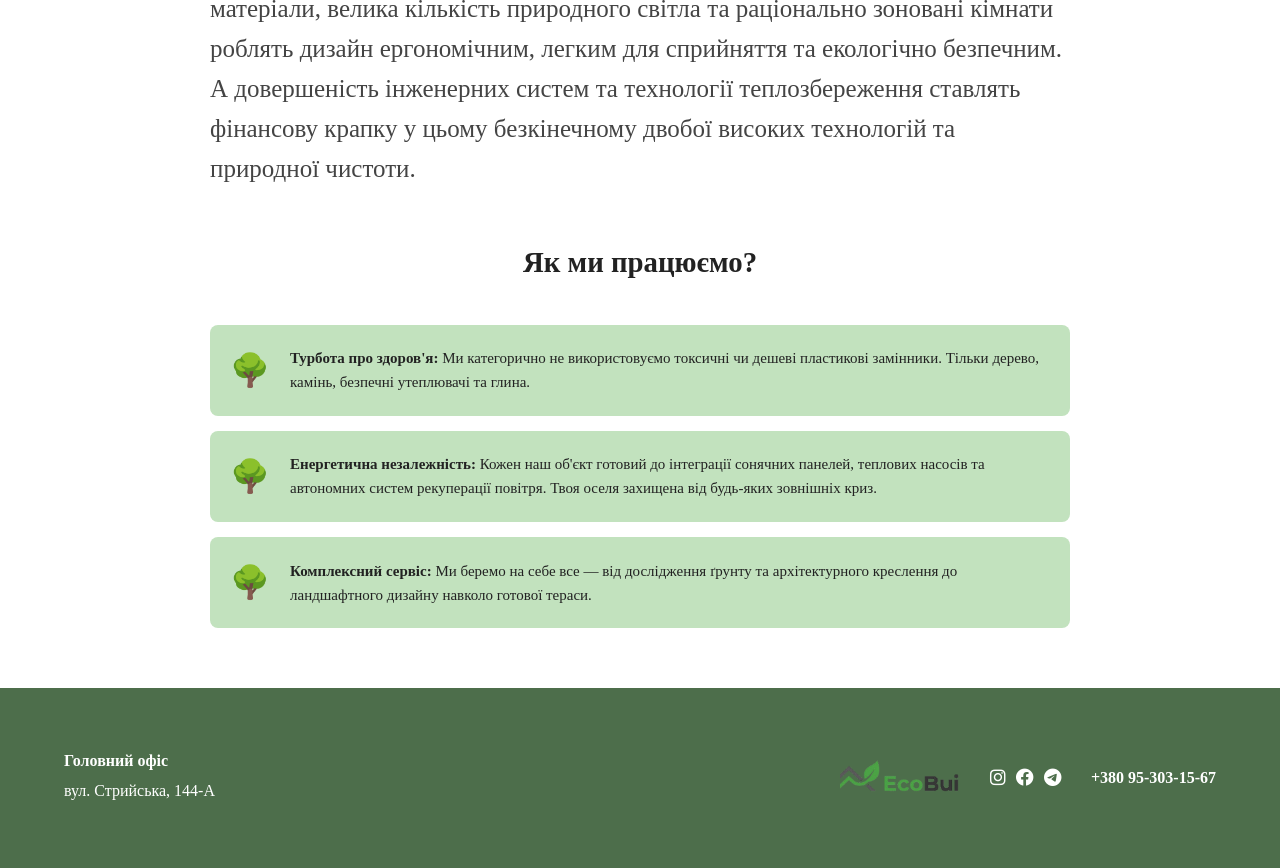
==== commit f6890409: "update: medical platform frontend" ====
--- a/about.html
+++ b/about.html
@@ -91,7 +91,7 @@
                 <a href="#"><i class="fab fa-facebook"></i></a>
                 <a href="#"><i class="fab fa-telegram"></i></a>
             </div>
-            <a href="tel:+380956543234" class="phone-link"></a>
+            <a href="tel:+380956543234" class="phone-link">+380 95-303-15-67</a>
         </div>
     </footer>
     <div id="consultation-modal" class="modal-overlay">
